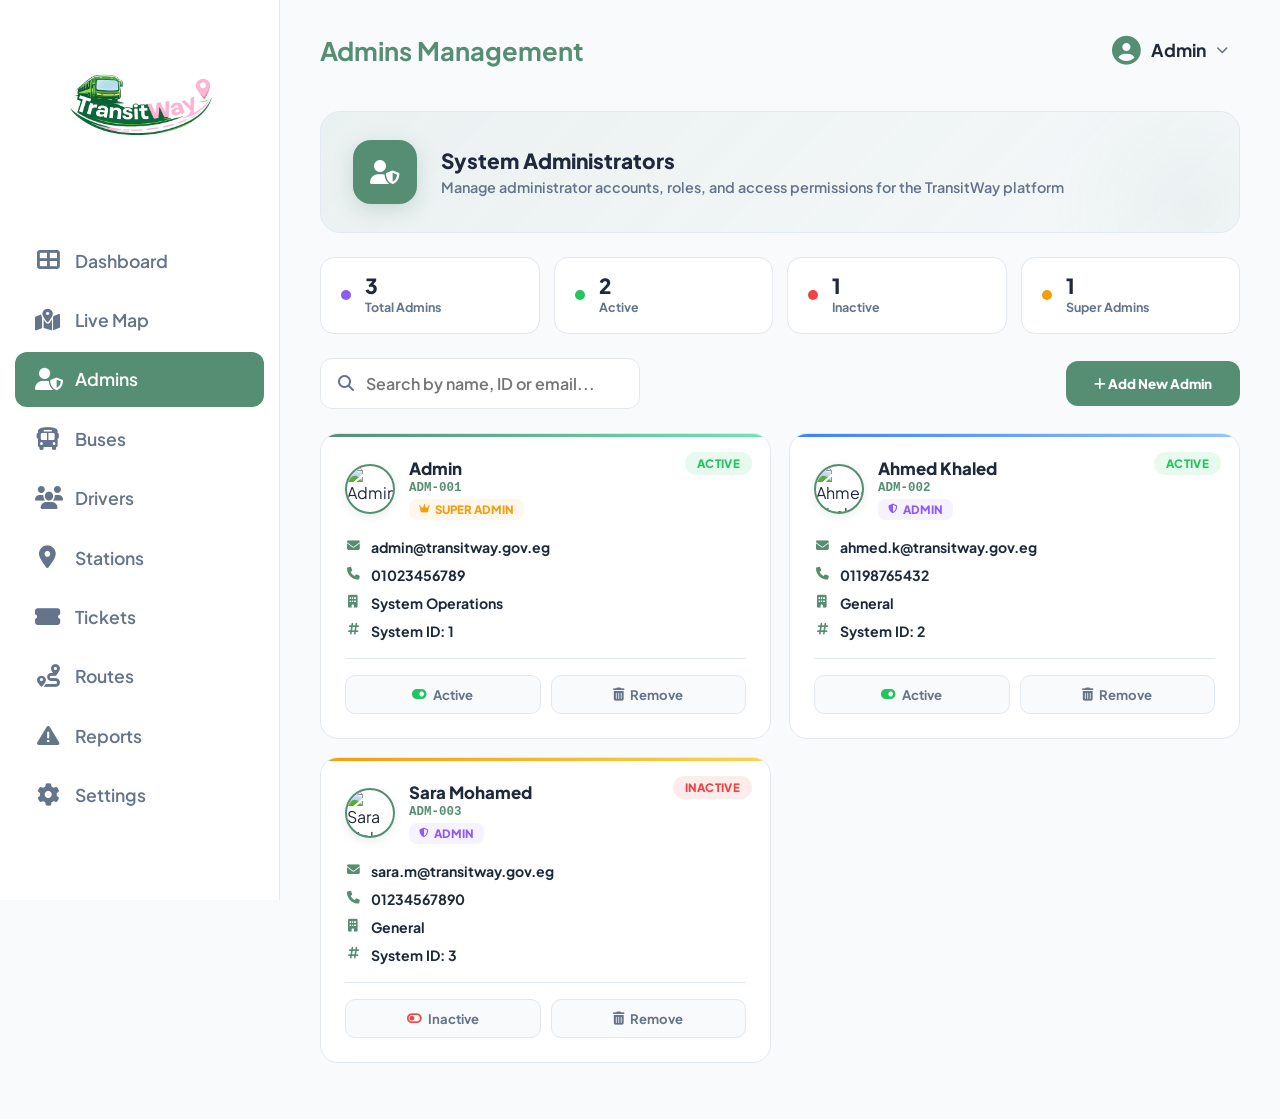
==== admins.html @ 021918a5 "Initial project upload" ====
<!DOCTYPE html>
<html lang="en">
<head>
    <meta charset="UTF-8">
    <meta name="viewport" content="width=device-width, initial-scale=1.0">
    <title>TransitWay - Admins Management</title>
    <link rel="stylesheet" href="https://cdnjs.cloudflare.com/ajax/libs/font-awesome/6.4.0/css/all.min.css">
    <link rel="stylesheet" href="dashboard-style.css">
    <script src="https://cdn.jsdelivr.net/npm/sweetalert2@11"></script>
    <script src="i18n.js?v=1.1"></script>

    <style>
        /* ═══════════════════════════════════════
           🛡️ Admins Page — Premium Styles
           ═══════════════════════════════════════ */
        .admins-hero {
            display: flex;
            align-items: center;
            gap: 24px;
            padding: 28px 32px;
            background: linear-gradient(135deg, rgba(86,142,116,0.08) 0%, rgba(86,142,116,0.02) 100%);
            border-radius: 20px;
            border: 1px solid var(--border-color);
            margin-bottom: 24px;
            position: relative;
            overflow: hidden;
        }
        .admins-hero::before {
            content: '';
            position: absolute;
            top: -40%; right: -10%;
            width: 280px; height: 280px;
            background: radial-gradient(circle, rgba(86,142,116,0.06) 0%, transparent 70%);
            border-radius: 50%;
        }
        .admins-hero-icon {
            width: 64px; height: 64px;
            border-radius: 18px;
            background: var(--primary-color);
            color: white;
            display: flex; align-items: center; justify-content: center;
            font-size: 1.5rem;
            box-shadow: 0 6px 20px rgba(86,142,116,0.25);
            flex-shrink: 0;
        }
        .admins-hero-text h2 {
            font-size: 1.3rem; font-weight: 800;
            color: var(--text-main); margin: 0 0 4px;
        }
        .admins-hero-text p {
            color: var(--text-muted); font-weight: 600;
            font-size: 0.9rem; margin: 0;
        }

        /* Admin Stats */
        .admin-stats-bar {
            display: grid;
            grid-template-columns: repeat(auto-fit, minmax(160px, 1fr));
            gap: 14px;
            margin-bottom: 24px;
        }
        .admin-stat-mini {
            background: var(--bg-card);
            border: 1px solid var(--border-color);
            border-radius: 14px;
            padding: 18px 20px;
            display: flex; align-items: center; gap: 14px;
            transition: all 0.3s ease;
        }
        .admin-stat-mini:hover {
            transform: translateY(-2px);
            box-shadow: 0 4px 15px rgba(0,0,0,0.05);
        }
        .admin-stat-dot {
            width: 10px; height: 10px; border-radius: 50%;
            flex-shrink: 0;
        }
        .admin-stat-mini h4 {
            font-size: 1.3rem; font-weight: 800;
            color: var(--text-main); margin: 0; line-height: 1;
        }
        .admin-stat-mini p {
            font-size: 0.78rem; font-weight: 700;
            color: var(--text-muted); margin: 2px 0 0;
        }

        /* Admin Cards (Grid view) */
        .admin-cards-grid {
            display: grid;
            grid-template-columns: repeat(auto-fill, minmax(300px, 1fr));
            gap: 18px;
            margin-bottom: 24px;
        }
        .admin-card {
            background: var(--bg-card);
            border: 1px solid var(--border-color);
            border-radius: 18px;
            padding: 24px;
            position: relative;
            overflow: hidden;
            transition: all 0.3s ease;
        }
        .admin-card::before {
            content: '';
            position: absolute; top: 0; left: 0;
            width: 100%; height: 3px;
        }
        .admin-card:nth-child(1)::before { background: linear-gradient(90deg, #568e74, #6ee7b7); }
        .admin-card:nth-child(2)::before { background: linear-gradient(90deg, #3b82f6, #93c5fd); }
        .admin-card:nth-child(3)::before { background: linear-gradient(90deg, #f59e0b, #fcd34d); }
        .admin-card:nth-child(4)::before { background: linear-gradient(90deg, #8b5cf6, #c4b5fd); }
        .admin-card:nth-child(5)::before { background: linear-gradient(90deg, #ef4444, #fca5a5); }
        .admin-card:nth-child(n+6)::before { background: linear-gradient(90deg, #06b6d4, #67e8f9); }

        .admin-card:hover {
            transform: translateY(-4px);
            box-shadow: 0 10px 30px rgba(0,0,0,0.08);
            border-color: var(--primary-color);
        }
        .admin-card-header {
            display: flex; align-items: center; gap: 14px;
            margin-bottom: 18px;
        }
        .admin-card-avatar {
            width: 50px; height: 50px; border-radius: 50%;
            border: 2px solid var(--primary-color);
            box-shadow: 0 3px 10px rgba(86,142,116,0.15);
            object-fit: cover;
        }
        .admin-card-name {
            font-size: 1.05rem; font-weight: 800;
            color: var(--text-main); margin: 0 0 2px;
        }
        .admin-card-id {
            font-size: 0.78rem; font-weight: 700;
            color: var(--primary-color); font-family: monospace;
        }
        .admin-card-status {
            position: absolute; top: 18px; right: 18px;
            padding: 4px 12px; border-radius: 20px;
            font-size: 0.72rem; font-weight: 800;
            text-transform: uppercase; letter-spacing: 0.3px;
        }
        .admin-card-status.active { background: rgba(34,197,94,0.1); color: #22c55e; }
        .admin-card-status.inactive { background: rgba(239,68,68,0.1); color: #ef4444; }

        .admin-card-details {
            display: flex; flex-direction: column; gap: 10px;
            margin-bottom: 18px;
        }
        .admin-card-detail {
            display: flex; align-items: center; gap: 10px;
            font-size: 0.88rem; font-weight: 600;
            color: var(--text-muted);
        }
        .admin-card-detail i {
            width: 16px; text-align: center;
            color: var(--primary-color); font-size: 0.8rem;
        }
        .admin-card-detail span { color: var(--text-main); font-weight: 700; }

        .admin-card-actions {
            display: flex; gap: 10px;
            padding-top: 16px;
            border-top: 1px solid var(--border-color);
        }
        .admin-action-btn {
            flex: 1;
            display: flex; align-items: center; justify-content: center; gap: 6px;
            padding: 10px;
            border-radius: 10px;
            border: 1.5px solid var(--border-color);
            background: var(--bg-main);
            color: var(--text-muted);
            font-weight: 700; font-size: 0.82rem;
            cursor: pointer;
            transition: all 0.3s ease;
            font-family: 'Plus Jakarta Sans', sans-serif;
        }
        .admin-action-btn:hover {
            border-color: var(--primary-color);
            color: var(--primary-color);
            background: rgba(86,142,116,0.04);
        }
        .admin-action-btn.danger:hover {
            border-color: #ef4444;
            color: #ef4444;
            background: rgba(239,68,68,0.04);
        }
        
        /* Role badge in card */
        .admin-role-badge {
            display: inline-flex; align-items: center; gap: 5px;
            padding: 3px 10px; border-radius: 8px;
            font-size: 0.72rem; font-weight: 800;
            text-transform: uppercase;
            background: rgba(139,92,246,0.08);
            color: #8b5cf6;
            margin-top: 4px;
        }

        @media (max-width: 768px) {
            .admin-cards-grid { grid-template-columns: 1fr; }
            .admins-hero { flex-direction: column; text-align: center; }
        }
    </style>
    <script src="user-dropdown.js"></script>
</head>
<body>

    <div class="dashboard-wrapper">
        <aside class="sidebar">
            <div class="side-logo">
                <img src="11fc662484192f59b3906d1d5669228f9f707453.png" alt="TransitWay Logo">
            </div>
            <nav class="side-nav">
                <a href="dashboard.html" data-i18n="dashboard"><i class="fas fa-th-large"></i> Dashboard</a>
                <a href="map.html" data-i18n="live_map"><i class="fas fa-map-marked-alt"></i> Live Map</a>
                <a href="admins.html" class="active" data-i18n="admins"><i class="fas fa-user-shield"></i> Admins</a>
                <a href="buses.html" data-i18n="buses"><i class="fas fa-bus"></i> Buses</a>
                <a href="drivers.html" data-i18n="drivers"><i class="fas fa-users"></i> Drivers</a>
                <a href="stations.html" data-i18n="stations"><i class="fas fa-map-marker-alt"></i> Stations</a>
                <a href="tickets.html" data-i18n="tickets"><i class="fas fa-ticket-alt"></i> Tickets</a>
                <a href="routes.html" data-i18n="routes"><i class="fas fa-route"></i> Routes</a>
                <a href="reports.html" data-i18n="reports"><i class="fas fa-exclamation-triangle"></i> Reports</a>
                <a href="settings.html" data-i18n="settings"><i class="fas fa-cog"></i> Settings</a>
            </nav>
        </aside>

        <main class="main-content">
            <header class="top-bar">
                <h2 class="path-title">Admins Management</h2>
                <div class="top-controls">
                    <div class="user-info">
                        <i class="fas fa-user-circle"></i>
                        <span id="topBarName">Loading...</span>
                        <i class="fas fa-chevron-down arrow-icon"></i>
                    </div>
                </div>
            </header>

            <!-- Hero Banner -->
            <div class="admins-hero">
                <div class="admins-hero-icon"><i class="fas fa-user-shield"></i></div>
                <div class="admins-hero-text">
                    <h2>System Administrators</h2>
                    <p>Manage administrator accounts, roles, and access permissions for the TransitWay platform</p>
                </div>
            </div>

            <!-- Stats Bar -->
            <div class="admin-stats-bar">
                <div class="admin-stat-mini">
                    <div class="admin-stat-dot" style="background:#8b5cf6;"></div>
                    <div>
                        <h4 id="admStatTotal">0</h4>
                        <p>Total Admins</p>
                    </div>
                </div>
                <div class="admin-stat-mini">
                    <div class="admin-stat-dot" style="background:#22c55e;"></div>
                    <div>
                        <h4 id="admStatActive">0</h4>
                        <p>Active</p>
                    </div>
                </div>
                <div class="admin-stat-mini">
                    <div class="admin-stat-dot" style="background:#ef4444;"></div>
                    <div>
                        <h4 id="admStatInactive">0</h4>
                        <p>Inactive</p>
                    </div>
                </div>
                <div class="admin-stat-mini">
                    <div class="admin-stat-dot" style="background:#f59e0b;"></div>
                    <div>
                        <h4 id="admStatSuper">0</h4>
                        <p>Super Admins</p>
                    </div>
                </div>
            </div>

            <!-- Actions -->
            <div class="actions-bar" style="display:flex; justify-content:space-between; align-items:center; margin-bottom:24px;">
                <div class="search-box">
                    <i class="fas fa-search"></i>
                    <input type="text" id="adminSearchInput" placeholder="Search by name, ID or email...">
                </div>
                <button class="btn-primary" id="openModalBtn">
                    <i class="fas fa-plus"></i> Add New Admin
                </button>
            </div>

            <!-- Admin Cards Grid -->
            <div class="admin-cards-grid" id="adminCardsGrid">
                <!-- Populated by JS -->
            </div>
        </main>
    </div>

    <!-- Add Admin Modal -->
    <div class="modal-overlay" id="adminModal">
        <div class="modal-card">
            <h2>Add New Admin</h2>
            <p style="color: var(--text-muted); margin-bottom: 20px; font-size: 14px;">Fill in the details to create a new administrator account.</p>
            <form id="addAdminForm">
                <div class="modal-input"><input type="text" placeholder="Full Name" required></div>
                <div class="modal-input"><input type="email" placeholder="Email Address" required></div>
                <div class="modal-input"><input type="tel" placeholder="Phone Number" required></div>
                <div class="modal-input"><input type="password" placeholder="Create Password" required></div>
                <div class="modal-actions">
                    <button type="submit" class="btn-primary" style="flex: 1;">Add Admin</button>
                    <button type="button" class="btn-cancel" id="closeModalBtn">Cancel</button>
                </div>
            </form>
        </div>
    </div>

    <script src="admins-logic.js?v=2.0"></script>
</body>
</html>
---- dashboard-style.css ----
@import url('https://fonts.googleapis.com/css2?family=Plus+Jakarta+Sans:wght@400;600;700;800&display=swap');

/* === ألوان النظام (اللايت والدارك) === */
:root {
    --bg-main: #f8fafc;
    --bg-sidebar: #ffffff;
    --bg-card: #ffffff;
    --text-main: #1e293b;
    --text-muted: #64748b;
    --primary-color: #568e74; /* لون الترانزيت الأخضر */
    --border-color: #e2e8f0;
    --card-border: #568e74;
}

[data-theme="dark"] {
    --bg-main: #0f172a;
    --bg-sidebar: #1e293b;
    --bg-card: #1e293b;
    --text-main: #f8fafc;
    --text-muted: #94a3b8;
    --primary-color: #6ee7b7;
    --border-color: #334155;
    --card-border: #6ee7b7;
}

* { margin: 0; padding: 0; box-sizing: border-box; font-family: 'Plus Jakarta Sans', sans-serif; transition: background-color 0.3s, color 0.3s; }

body { background-color: var(--bg-main); color: var(--text-main); overflow-x: hidden; }

.dashboard-wrapper { display: flex; min-height: 100vh; }

/* === السايد بار (كبير وعريض) === */
.sidebar {
    width: 280px; /* عرض كبير */
    background-color: var(--bg-sidebar);
    border-right: 1px solid var(--border-color);
    display: flex;
    flex-direction: column;
    padding: 30px 0;
    position: sticky;
    top: 0;
    height: 100vh;
}

.side-logo { text-align: center; margin-bottom: 40px; padding: 0 20px; }
.side-logo img { width: 600px; /* لوجو كبير */ max-width: 100%; }

.side-nav { display: flex; flex-direction: column; padding: 0 15px; flex: 1; }
.side-nav a {
    display: flex; align-items: center; gap: 15px;
    padding: 16px 20px; color: var(--text-muted);
    text-decoration: none; font-size: 1.1rem; /* خط كبير */
    font-weight: 600; border-radius: 12px; margin-bottom: 5px;
}
.side-nav a i { font-size: 1.4rem; width: 25px; text-align: center; } /* أيقونات كبيرة */
.side-nav a:hover { color: var(--primary-color); background: rgba(86, 142, 116, 0.05); }
.side-nav a.active { background-color: var(--primary-color); color: #ffffff; }

.logout-section { padding: 0 30px; margin-top: auto; }
.logout-btn { color: #ef4444; text-decoration: none; font-weight: 700; font-size: 1.1rem; display: flex; gap: 15px; }

/* === المحتوى الرئيسي === */
.main-content { flex: 1; padding: 30px 40px; }

.top-bar { display: flex; justify-content: space-between; align-items: center; margin-bottom: 40px; }
.path-title { font-size: 1.6rem; color: var(--primary-color); font-weight: 700; }

.top-controls { display: flex; align-items: center; gap: 20px; }
.theme-btn { background: none; border: none; font-size: 1.5rem; color: var(--text-main); cursor: pointer; }

/* User Info with Dropdown */
.user-info {
    display: flex; align-items: center; gap: 10px;
    font-weight: 700; font-size: 1.1rem; color: var(--text-main);
    cursor: pointer; position: relative; padding: 6px 12px;
    border-radius: 12px; transition: all 0.3s ease;
}
.user-info:hover { background: rgba(86,142,116,0.06); }
.user-info .fa-user-circle { font-size: 1.8rem; color: var(--primary-color); }
.arrow-icon { font-size: 0.75rem; color: var(--text-muted); transition: transform 0.3s ease; }
.user-info.open .arrow-icon { transform: rotate(180deg); }

.user-dropdown {
    position: absolute; top: calc(100% + 8px); right: 0;
    width: 260px; background: var(--bg-card);
    border: 1px solid var(--border-color);
    border-radius: 16px; padding: 8px;
    box-shadow: 0 12px 40px rgba(0,0,0,0.12);
    opacity: 0; visibility: hidden;
    transform: translateY(-10px);
    transition: all 0.25s ease; z-index: 2000;
}
.user-dropdown.show { opacity: 1; visibility: visible; transform: translateY(0); }

.ud-header {
    display: flex; align-items: center; gap: 12px;
    padding: 14px 12px; border-bottom: 1px solid var(--border-color);
    margin-bottom: 6px;
}
.ud-avatar {
    width: 40px; height: 40px; border-radius: 50%;
    border: 2px solid var(--primary-color);
}
.ud-name { font-size: 0.95rem; font-weight: 800; color: var(--text-main); margin: 0; }
.ud-role { font-size: 0.75rem; font-weight: 700; color: var(--text-muted); margin: 0; }

.ud-item {
    display: flex; align-items: center; gap: 12px;
    padding: 11px 14px; border-radius: 10px;
    color: var(--text-main); font-weight: 700; font-size: 0.88rem;
    text-decoration: none; transition: all 0.2s ease; cursor: pointer;
}
.ud-item:hover { background: rgba(86,142,116,0.06); color: var(--primary-color); }
.ud-item i { width: 18px; text-align: center; font-size: 0.9rem; color: var(--primary-color); }

.ud-divider { height: 1px; background: var(--border-color); margin: 6px 0; }

.ud-item.danger { color: #ef4444; }
.ud-item.danger:hover { background: rgba(239,68,68,0.06); }
.ud-item.danger i { color: #ef4444; }

/* === منطقة الترحيب وكروت الإحصائيات === */
.welcome-section h1 { font-size: 2.2rem; margin-bottom: 30px; font-weight: 800; }

/* ================================================
   🗓️ Calendar & Period Filter Section
   ================================================ */
.date-filter-section {
    display: flex;
    justify-content: space-between;
    align-items: center;
    gap: 20px;
    margin-bottom: 30px;
    background: var(--bg-card);
    padding: 18px 25px;
    border-radius: 16px;
    border: 1px solid var(--border-color);
    flex-wrap: wrap;
}

.date-filter-left {
    display: flex;
    align-items: center;
    gap: 18px;
    flex-wrap: wrap;
}

.calendar-input-wrapper {
    position: relative;
    display: flex;
    align-items: center;
}

.calendar-input-wrapper i {
    position: absolute;
    left: 14px;
    color: var(--primary-color);
    font-size: 1.1rem;
    pointer-events: none;
    z-index: 1;
}

.calendar-input-wrapper input[type="date"] {
    padding: 12px 18px 12px 42px;
    border-radius: 12px;
    border: 2px solid var(--border-color);
    background: var(--bg-main);
    color: var(--text-main);
    font-weight: 700;
    font-size: 0.95rem;
    font-family: 'Plus Jakarta Sans', sans-serif;
    cursor: pointer;
    outline: none;
    transition: all 0.3s ease;
    min-width: 200px;
}

.calendar-input-wrapper input[type="date"]:focus {
    border-color: var(--primary-color);
    box-shadow: 0 0 0 4px rgba(86, 142, 116, 0.12);
}

.calendar-input-wrapper input[type="date"]::-webkit-calendar-picker-indicator {
    cursor: pointer;
    opacity: 0.6;
    filter: var(--text-main);
}

[data-theme="dark"] .calendar-input-wrapper input[type="date"]::-webkit-calendar-picker-indicator {
    filter: invert(1);
}

/* Period tabs */
.period-tabs {
    display: flex;
    gap: 6px;
    background: var(--bg-main);
    padding: 5px;
    border-radius: 14px;
    border: 1px solid var(--border-color);
}

.period-tab {
    display: flex;
    align-items: center;
    gap: 7px;
    padding: 10px 18px;
    border: none;
    background: transparent;
    color: var(--text-muted);
    font-weight: 700;
    font-size: 0.88rem;
    border-radius: 10px;
    cursor: pointer;
    font-family: 'Plus Jakarta Sans', sans-serif;
    transition: all 0.3s ease;
    white-space: nowrap;
}

.period-tab:hover {
    background: rgba(86, 142, 116, 0.08);
    color: var(--primary-color);
}

.period-tab.active {
    background: var(--primary-color);
    color: #fff;
    box-shadow: 0 4px 12px rgba(86, 142, 116, 0.3);
}

.period-tab i {
    font-size: 0.9rem;
}

.date-filter-right {
    display: flex;
    align-items: center;
}

.date-range-label {
    font-weight: 800;
    font-size: 1rem;
    color: var(--text-main);
    background: var(--bg-main);
    padding: 10px 20px;
    border-radius: 12px;
    border: 1px solid var(--border-color);
    white-space: nowrap;
}


/* ================================================
   📊 Enhanced Stats Grid — 6 cards with icons
   ================================================ */
.stats-grid {
    display: grid;
    grid-template-columns: repeat(auto-fit, minmax(200px, 1fr));
    gap: 18px;
    margin-bottom: 30px;
}

.stat-card {
    background-color: var(--bg-card);
    border: 1px solid var(--border-color);
    border-radius: 16px;
    padding: 22px 20px;
    display: flex;
    align-items: center;
    gap: 16px;
    box-shadow: 0 2px 8px rgba(0,0,0,0.03);
    transition: all 0.3s ease;
    position: relative;
    overflow: hidden;
}

.stat-card::before {
    content: '';
    position: absolute;
    top: 0;
    left: 0;
    height: 100%;
    width: 4px;
    border-radius: 16px 0 0 16px;
    transition: background 0.3s;
}

.stat-tickets::before { background: #568e74; }
.stat-revenue::before { background: #3b82f6; }
.stat-drivers::before { background: #8b5cf6; }
.stat-buses::before { background: #f59e0b; }
.stat-stations::before { background: #ef4444; }

.stat-breakdown {
    display: flex;
    gap: 12px;
    margin-top: 10px;
    padding-top: 8px;
    border-top: 1px solid var(--border-color);
    width: 100%;
    flex-wrap: wrap;
}

.break-item {
    font-size: 0.78rem;
    font-weight: 700;
    color: var(--text-muted);
    display: flex;
    align-items: center;
    gap: 5px;
}

.break-item i {
    font-size: 0.9rem;
}

.stat-card:hover {
    transform: translateY(-4px);
    box-shadow: 0 8px 25px rgba(0,0,0,0.08);
    border-color: var(--primary-color);
}

.stat-icon-wrap {
    width: 52px;
    height: 52px;
    border-radius: 14px;
    display: flex;
    align-items: center;
    justify-content: center;
    font-size: 1.3rem;
    flex-shrink: 0;
}

.tickets-icon { background: rgba(86, 142, 116, 0.1); color: #568e74; }
.revenue-icon { background: rgba(59, 130, 246, 0.1); color: #3b82f6; }
.drivers-icon { background: rgba(139, 92, 246, 0.1); color: #8b5cf6; }
.buses-icon { background: rgba(245, 158, 11, 0.1); color: #f59e0b; }
.stations-icon { background: rgba(239, 68, 68, 0.1); color: #ef4444; }
.used-icon { background: rgba(6, 182, 212, 0.1); color: #06b6d4; }

.stat-info { flex: 1; }

.stat-info h3 {
    font-size: 1.75rem;
    margin-bottom: 4px;
    color: var(--text-main);
    font-weight: 800;
    line-height: 1;
}

.stat-info p {
    color: var(--text-muted);
    font-weight: 700;
    font-size: 0.88rem;
    margin: 0;
}

/* Loader for stats */
.stat-loader {
    display: inline-block;
    width: 20px;
    height: 20px;
    border: 3px solid var(--border-color);
    border-top-color: var(--primary-color);
    border-radius: 50%;
    animation: spin 0.8s linear infinite;
}

@keyframes spin {
    to { transform: rotate(360deg); }
}


/* ================================================
   📈 Chart Container — Enhanced
   ================================================ */
.chart-container {
    background-color: var(--bg-card);
    padding: 28px 30px;
    border-radius: 16px;
    border: 1px solid var(--border-color);
    margin-bottom: 30px;
}

.chart-header {
    display: flex;
    justify-content: space-between;
    align-items: flex-start;
    margin-bottom: 20px;
    flex-wrap: wrap;
    gap: 15px;
}

.chart-title {
    font-size: 1.2rem;
    font-weight: 800;
    color: var(--text-main);
    margin-bottom: 5px;
}

.chart-subtitle {
    font-size: 0.88rem;
    color: var(--text-muted);
    font-weight: 600;
}

.chart-legend-custom {
    display: flex;
    align-items: center;
    gap: 20px;
    flex-wrap: wrap;
}

.legend-item {
    display: flex;
    align-items: center;
    gap: 8px;
    font-size: 0.88rem;
    font-weight: 700;
    color: var(--text-muted);
}

.legend-dot {
    width: 12px;
    height: 12px;
    border-radius: 50%;
    display: inline-block;
}


/* ================================================
   🎟️ Recent Tickets Section
   ================================================ */
.recent-tickets-section {
    background: var(--bg-card);
    padding: 25px 28px;
    border-radius: 16px;
    border: 1px solid var(--border-color);
    margin-bottom: 30px;
}

.recent-header {
    display: flex;
    justify-content: space-between;
    align-items: center;
    margin-bottom: 20px;
}

.recent-header h3 {
    font-size: 1.15rem;
    font-weight: 800;
    color: var(--text-main);
    display: flex;
    align-items: center;
    gap: 10px;
}

.recent-header h3 i {
    color: var(--primary-color);
}

.view-all-link {
    color: var(--primary-color);
    text-decoration: none;
    font-weight: 800;
    font-size: 0.9rem;
    display: flex;
    align-items: center;
    gap: 6px;
    transition: 0.3s;
}

.view-all-link:hover {
    gap: 10px;
    filter: brightness(1.2);
}

.recent-tickets-table-wrap {
    overflow-x: auto;
}

/* Ticket badges */
.ticket-badge {
    padding: 5px 14px;
    border-radius: 20px;
    font-size: 0.8rem;
    font-weight: 800;
    text-transform: uppercase;
    letter-spacing: 0.3px;
}

.badge-valid { background: rgba(34, 197, 94, 0.1); color: #22c55e; }
.badge-used { background: rgba(100, 116, 139, 0.1); color: #64748b; }
.badge-expired { background: rgba(245, 158, 11, 0.1); color: #f59e0b; }
.badge-canceled { background: rgba(239, 68, 68, 0.1); color: #ef4444; }

.route-badge {
    background: rgba(86, 142, 116, 0.1);
    color: var(--primary-color);
    padding: 5px 12px;
    border-radius: 8px;
    font-weight: 800;
    font-size: 0.82rem;
    border: 1px solid rgba(86, 142, 116, 0.2);
}


/* ================================================
   === منطقة البحث والأزرار ===
   ================================================ */
.actions-bar { display: flex; justify-content: space-between; align-items: center; margin-bottom: 30px; }
.search-box { position: relative; }
.search-box i { position: absolute; left: 18px; top: 50%; transform: translateY(-50%); color: var(--text-muted); }
.search-box input { 
    padding: 14px 20px 14px 45px; border-radius: 12px; 
    border: 1px solid var(--border-color); background: var(--bg-card); 
    color: var(--text-main); width: 320px; outline: none; font-size: 1rem; font-weight: 600;
}
.search-box input:focus { border-color: var(--primary-color); box-shadow: 0 0 0 3px rgba(86, 142, 116, 0.1); }

.btn-primary { 
    background: var(--primary-color); color: #fff; border: none; 
    padding: 14px 28px; border-radius: 12px; font-weight: 800; cursor: pointer; transition: 0.3s; 
}
.btn-primary:hover { filter: brightness(1.1); transform: translateY(-2px); box-shadow: 0 5px 15px rgba(86, 142, 116, 0.2); }

/* === تصميم الجدول (بيقلب لايت/دارك) === */
.table-container { background: var(--bg-card); border-radius: 16px; border: 1px solid var(--border-color); padding: 25px; overflow-x: auto; }
.data-table { width: 100%; border-collapse: collapse; text-align: left; }
.data-table th { padding: 15px; color: var(--text-muted); border-bottom: 2px solid var(--border-color); font-weight: 800; text-transform: uppercase; font-size: 0.85rem; letter-spacing: 0.5px; }
.data-table td { padding: 18px 15px; color: var(--text-main); border-bottom: 1px solid var(--border-color); font-weight: 600; font-size: 0.95rem; }
.data-table tr:hover { background: rgba(86, 142, 116, 0.05); }

.status { padding: 6px 14px; border-radius: 20px; font-size: 0.85rem; font-weight: 800; text-transform: uppercase; }
.status.active { background: rgba(34, 197, 94, 0.1); color: #22c55e; }
.status.inactive { background: rgba(239, 68, 68, 0.1); color: #ef4444; }

/* === تصميم المودال للدارك مود === */
.modal-overlay { position: fixed; top: 0; left: 0; width: 100%; height: 100%; background: rgba(0,0,0,0.6); backdrop-filter: blur(5px); display: flex; justify-content: center; align-items: center; z-index: 2000; opacity: 0; visibility: hidden; transition: 0.3s; }
.modal-overlay.active { opacity: 1; visibility: visible; }
.modal-card { background: var(--bg-card); padding: 35px; border-radius: 20px; width: 450px; transform: translateY(-30px); transition: 0.4s cubic-bezier(0.175, 0.885, 0.32, 1.275); border: 1px solid var(--border-color); }
.modal-overlay.active .modal-card { transform: translateY(0); }
.modal-card h2 { color: var(--text-main); margin-bottom: 10px; font-weight: 800; }
.modal-input input { width: 100%; padding: 14px; border-radius: 12px; border: 1px solid var(--border-color); background: var(--bg-main); color: var(--text-main); margin-bottom: 15px; outline: none; font-weight: 600; }
.modal-input input:focus { border-color: var(--primary-color); }
.modal-actions { display: flex; gap: 15px; margin-top: 25px; }
.btn-cancel { background: transparent; border: 2px solid var(--border-color); color: var(--text-main); padding: 12px 25px; border-radius: 12px; font-weight: 800; cursor: pointer; flex: 1; transition: 0.3s; }
.btn-cancel:hover { background: var(--border-color); }

/* === Responsive adjustments === */
@media (max-width: 1024px) {
    .dashboard-wrapper { flex-direction: column; }
    .sidebar { width: 100%; height: auto; position: static; flex-direction: row; padding: 15px; align-items: center; border-right: none; border-bottom: 1px solid var(--border-color); overflow-x: auto; }
    .side-logo { margin-bottom: 0; margin-right: 20px; }
    .side-logo img { width: 150px; }
    .side-nav { flex-direction: row; gap: 10px; padding: 0; }
    .side-nav a { margin-bottom: 0; white-space: nowrap; }
    .logout-section { display: none; }
    .main-content { padding: 20px 15px; }
    .stats-grid { grid-template-columns: repeat(2, 1fr); }
    .secondary-charts-grid { grid-template-columns: 1fr !important; }
    .actions-bar { flex-direction: column; align-items: stretch; gap: 15px; }
    .date-filter-section { flex-direction: column; align-items: stretch; }
    .period-tabs { overflow-x: auto; }
}

@media (max-width: 768px) {
    .top-bar { flex-direction: column; align-items: flex-start; gap: 15px; }
    .search-box input { width: 100%; }
    .form-grid { grid-template-columns: 1fr; }
    .map-search-panel { flex-direction: column; align-items: stretch; width: 95%; }
    .stats-grid { grid-template-columns: 1fr; }
    .period-tab span { display: none; }
    .period-tab { padding: 10px 14px; }
    .date-range-label { font-size: 0.85rem; padding: 8px 14px; }
}

@media (max-width: 480px) {
    .main-content { padding: 15px 10px; }
    .stat-info h3 { font-size: 1.4rem; }
    .stat-icon-wrap { width: 42px; height: 42px; font-size: 1.1rem; }
    .chart-container { padding: 18px 15px; }
    .recent-tickets-section { padding: 18px 15px; }
}
/* === Secondary Analytics Grid === */
.secondary-analytics {
    display: grid;
    grid-template-columns: repeat(2, 1fr);
    gap: 24px;
    margin-bottom: 30px;
}

.status-card {
    background-color: var(--bg-card);
    border: 1px solid var(--border-color);
    border-radius: 16px;
    padding: 24px;
    box-shadow: 0 4px 12px rgba(0,0,0,0.06);
    display: flex;
    flex-direction: column;
    align-items: center;
    min-height: 440px;
    transition: transform 0.3s ease;
}

.status-card:hover {
    transform: translateY(-5px);
}

.status-header {
    width: 100%;
    margin-bottom: 20px;
    text-align: center;
}

.status-header h3 {
    font-size: 1.1rem;
    font-weight: 700;
    display: flex;
    align-items: center;
    justify-content: center;
    gap: 10px;
    margin-bottom: 4px;
}

.status-total {
    font-size: 1.2rem;
    color: var(--primary-color);
    font-weight: 800;
    margin-top: 2px;
}

.status-chart-wrap {
    width: 100%;
    height: 220px;
    position: relative;
    margin-bottom: 25px;
}

/* Legend inside status cards */
.status-legend-box {
    display: flex;
    flex-wrap: wrap;
    justify-content: center;
    gap: 12px;
    width: 100%;
}

.status-legend-item {
    display: flex;
    align-items: center;
    gap: 6px;
    font-size: 0.85rem;
    font-weight: 700;
    color: var(--text-muted);
}

.status-legend-dot {
    width: 10px;
    height: 10px;
    border-radius: 50%;
}

@media (max-width: 1024px) {
    .secondary-analytics {
        grid-template-columns: 1fr;
    }
}
/* === Professional Data Tables Enhancement === */
.data-table {
    width: 100%;
    border-collapse: separate;
    border-spacing: 0 8px; /* Spacing between rows */
}

.data-table tr {
    transition: all 0.3s ease;
    background: var(--bg-card);
}

.data-table tbody tr:hover {
    transform: translateX(10px);
    box-shadow: 0 5px 15px rgba(0,0,0,0.05);
}

.data-table td {
    background: var(--bg-card);
    border-top: 1px solid var(--border-color);
    border-bottom: 1px solid var(--border-color);
}

.data-table td:first-child {
    border-left: 1px solid var(--border-color);
    border-radius: 12px 0 0 12px;
}

.data-table td:last-child {
    border-right: 1px solid var(--border-color);
    border-radius: 0 12px 12px 0;
}

/* Route Badges */
.route-number-badge {
    background: var(--primary-color);
    color: #ffffff;
    padding: 6px 14px;
    border-radius: 8px;
    font-weight: 800;
    font-size: 0.9rem;
    display: inline-block;
    box-shadow: 0 4px 10px rgba(86, 142, 116, 0.2);
}

/* Station Pills */
.station-pills-wrap {
    display: flex;
    flex-wrap: wrap;
    gap: 6px;
    max-width: 400px;
}

.station-pill {
    background: rgba(148, 163, 184, 0.1);
    color: var(--text-main);
    padding: 4px 10px;
    border-radius: 6px;
    font-size: 0.75rem;
    font-weight: 700;
    border: 1px solid rgba(148, 163, 184, 0.1);
    transition: all 0.3s ease;
    display: flex;
    align-items: center;
    gap: 4px;
}

.station-pill i {
    font-size: 0.65rem;
    color: var(--primary-color);
}

.station-pill:hover {
    background: var(--primary-color);
    color: #fff;
    transform: scale(1.05);
}

.station-pill:hover i {
    color: #fff;
}

/* Status Pulse Indicator */
.status-pill-wrap {
    display: flex;
    align-items: center;
    justify-content: center;
    gap: 8px;
}

.pulse-dot {
    width: 8px;
    height: 8px;
    border-radius: 50%;
    position: relative;
}

.pulse-dot.active {
    background: #10b981;
}

.pulse-dot.active::after {
    content: '';
    position: absolute;
    width: 100%;
    height: 100%;
    border-radius: 50%;
    background: #10b981;
    animation: status-pulse 1.5s infinite;
}

@keyframes status-pulse {
    0% { transform: scale(1); opacity: 1; }
    100% { transform: scale(3); opacity: 0; }
}

/* ================================================
   🧑‍✈️ Driver Profile Modal — Full Page Premium
   ================================================ */
.driver-profile-overlay {
    position: fixed; top: 0; left: 0; width: 100%; height: 100%;
    background: rgba(0,0,0,0.65);
    backdrop-filter: blur(12px);
    -webkit-backdrop-filter: blur(12px);
    z-index: 3000;
    display: flex; justify-content: center; align-items: center;
    opacity: 0; visibility: hidden;
    transition: all 0.4s cubic-bezier(0.4, 0, 0.2, 1);
}
.driver-profile-overlay.active {
    opacity: 1; visibility: visible;
}

.driver-profile-panel {
    background: var(--bg-card);
    border: 1px solid var(--border-color);
    border-radius: 24px;
    width: 92%; max-width: 960px;
    max-height: 90vh;
    overflow-y: auto;
    padding: 0;
    transform: translateY(40px) scale(0.96);
    transition: all 0.5s cubic-bezier(0.34, 1.56, 0.64, 1);
    box-shadow: 0 25px 80px rgba(0,0,0,0.25);
}
.driver-profile-overlay.active .driver-profile-panel {
    transform: translateY(0) scale(1);
}

/* Scrollbar */
.driver-profile-panel::-webkit-scrollbar { width: 6px; }
.driver-profile-panel::-webkit-scrollbar-track { background: transparent; }
.driver-profile-panel::-webkit-scrollbar-thumb { background: var(--border-color); border-radius: 10px; }

/* Profile Header */
.dp-header {
    display: flex; align-items: center; gap: 22px;
    padding: 30px 35px 24px;
    border-bottom: 1px solid var(--border-color);
    position: relative;
}
.dp-header-avatar {
    width: 72px; height: 72px; border-radius: 50%;
    border: 3px solid var(--primary-color);
    box-shadow: 0 4px 15px rgba(86,142,116,0.25);
    object-fit: cover;
}
.dp-header-info { flex: 1; }
.dp-header-info h2 {
    font-size: 1.5rem; font-weight: 800;
    color: var(--text-main); margin: 0 0 4px;
}
.dp-header-info .dp-header-meta {
    display: flex; align-items: center; gap: 12px; flex-wrap: wrap;
    color: var(--text-muted); font-size: 0.88rem; font-weight: 600;
}
.dp-header-info .dp-header-meta span {
    display: flex; align-items: center; gap: 5px;
}
.dp-header-badge {
    padding: 5px 14px; border-radius: 20px;
    font-size: 0.78rem; font-weight: 800;
    text-transform: uppercase; letter-spacing: 0.3px;
}
.dp-badge-active { background: rgba(34,197,94,0.1); color: #22c55e; }
.dp-badge-inactive { background: rgba(239,68,68,0.1); color: #ef4444; }

.dp-close-btn {
    position: absolute; top: 20px; right: 25px;
    background: var(--bg-main); border: 1px solid var(--border-color);
    color: var(--text-muted); width: 38px; height: 38px;
    border-radius: 10px; display: flex; align-items: center; justify-content: center;
    font-size: 1.1rem; cursor: pointer;
    transition: all 0.3s ease;
}
.dp-close-btn:hover {
    color: #ef4444; border-color: #ef4444;
    background: rgba(239,68,68,0.06);
    transform: rotate(90deg);
}

/* Body content */
.dp-body { padding: 28px 35px 35px; }

/* Stats Grid */
.dp-stats-grid {
    display: grid;
    grid-template-columns: repeat(4, 1fr);
    gap: 16px;
    margin-bottom: 28px;
}
.dp-stat-card {
    background: var(--bg-main);
    border: 1px solid var(--border-color);
    border-radius: 16px;
    padding: 20px 18px;
    text-align: center;
    position: relative;
    overflow: hidden;
    transition: all 0.3s ease;
}
.dp-stat-card::before {
    content: '';
    position: absolute; top: 0; left: 0;
    width: 100%; height: 3px;
    border-radius: 16px 16px 0 0;
}
.dp-stat-card:nth-child(1)::before { background: linear-gradient(90deg, #568e74, #6ee7b7); }
.dp-stat-card:nth-child(2)::before { background: linear-gradient(90deg, #3b82f6, #93c5fd); }
.dp-stat-card:nth-child(3)::before { background: linear-gradient(90deg, #f59e0b, #fcd34d); }
.dp-stat-card:nth-child(4)::before { background: linear-gradient(90deg, #8b5cf6, #c4b5fd); }

.dp-stat-card:hover {
    transform: translateY(-4px);
    box-shadow: 0 8px 25px rgba(0,0,0,0.08);
    border-color: var(--primary-color);
}

.dp-stat-icon {
    width: 44px; height: 44px; border-radius: 12px;
    display: flex; align-items: center; justify-content: center;
    font-size: 1.15rem; margin: 0 auto 12px;
}
.dp-stat-card:nth-child(1) .dp-stat-icon { background: rgba(86,142,116,0.1); color: #568e74; }
.dp-stat-card:nth-child(2) .dp-stat-icon { background: rgba(59,130,246,0.1); color: #3b82f6; }
.dp-stat-card:nth-child(3) .dp-stat-icon { background: rgba(245,158,11,0.1); color: #f59e0b; }
.dp-stat-card:nth-child(4) .dp-stat-icon { background: rgba(139,92,246,0.1); color: #8b5cf6; }

.dp-stat-value {
    font-size: 1.6rem; font-weight: 800;
    color: var(--text-main); margin-bottom: 4px;
    line-height: 1;
}
.dp-stat-label {
    font-size: 0.8rem; font-weight: 700;
    color: var(--text-muted); text-transform: uppercase;
    letter-spacing: 0.4px;
}

/* Charts Section */
.dp-charts-row {
    display: grid;
    grid-template-columns: 1.6fr 1fr;
    gap: 20px;
    margin-bottom: 28px;
}
.dp-chart-box {
    background: var(--bg-main);
    border: 1px solid var(--border-color);
    border-radius: 16px;
    padding: 22px;
}
.dp-chart-box h4 {
    font-size: 1rem; font-weight: 800;
    color: var(--text-main); margin: 0 0 16px;
    display: flex; align-items: center; gap: 8px;
}
.dp-chart-box h4 i { color: var(--primary-color); font-size: 0.9rem; }
.dp-chart-wrap { position: relative; width: 100%; }
.dp-chart-wrap canvas { width: 100% !important; }

/* Trip History Table */
.dp-trips-section {
    background: var(--bg-main);
    border: 1px solid var(--border-color);
    border-radius: 16px;
    padding: 22px;
}
.dp-trips-section h4 {
    font-size: 1rem; font-weight: 800;
    color: var(--text-main); margin: 0 0 16px;
    display: flex; align-items: center; gap: 8px;
}
.dp-trips-section h4 i { color: var(--primary-color); }
.dp-trips-table {
    width: 100%;
    border-collapse: separate;
    border-spacing: 0 6px;
}
.dp-trips-table th {
    padding: 10px 14px;
    color: var(--text-muted); font-weight: 800;
    font-size: 0.78rem; text-transform: uppercase;
    letter-spacing: 0.5px; text-align: left;
    border-bottom: 1px solid var(--border-color);
}
.dp-trips-table td {
    padding: 12px 14px;
    font-weight: 600; font-size: 0.88rem;
    color: var(--text-main);
    background: var(--bg-card);
    border-top: 1px solid var(--border-color);
    border-bottom: 1px solid var(--border-color);
}
.dp-trips-table td:first-child {
    border-left: 1px solid var(--border-color);
    border-radius: 10px 0 0 10px;
}
.dp-trips-table td:last-child {
    border-right: 1px solid var(--border-color);
    border-radius: 0 10px 10px 0;
}
.dp-trip-badge {
    padding: 4px 12px; border-radius: 20px;
    font-size: 0.75rem; font-weight: 800;
    text-transform: uppercase;
}
.dp-trip-completed { background: rgba(34,197,94,0.1); color: #22c55e; }
.dp-trip-ongoing { background: rgba(59,130,246,0.1); color: #3b82f6; }
.dp-trip-delayed { background: rgba(245,158,11,0.1); color: #f59e0b; }

/* Driver Info Grid (inside modal) */
.dp-info-grid {
    display: grid;
    grid-template-columns: repeat(3, 1fr);
    gap: 14px;
    margin-bottom: 28px;
    background: var(--bg-main);
    border: 1px solid var(--border-color);
    border-radius: 16px;
    padding: 22px;
}
.dp-info-item { display: flex; flex-direction: column; gap: 4px; }
.dp-info-item .dp-info-label {
    font-size: 0.75rem; font-weight: 700;
    color: var(--text-muted); text-transform: uppercase;
    letter-spacing: 0.5px;
    display: flex; align-items: center; gap: 6px;
}
.dp-info-item .dp-info-label i { font-size: 0.7rem; color: var(--primary-color); }
.dp-info-item .dp-info-value {
    font-size: 0.95rem; font-weight: 800;
    color: var(--text-main);
}

/* ================================================
   📊 Driver Summary Stats Bar (Drivers Page)
   ================================================ */
.driver-summary-bar {
    display: grid;
    grid-template-columns: repeat(auto-fit, minmax(180px, 1fr));
    gap: 16px;
    margin-bottom: 28px;
}
.driver-summary-card {
    background: var(--bg-card);
    border: 1px solid var(--border-color);
    border-radius: 16px;
    padding: 20px;
    display: flex; align-items: center; gap: 15px;
    transition: all 0.3s ease;
    position: relative;
    overflow: hidden;
}
.driver-summary-card::after {
    content: '';
    position: absolute; bottom: 0; left: 0;
    width: 100%; height: 3px;
}
.driver-summary-card:nth-child(1)::after { background: linear-gradient(90deg, #8b5cf6, #c4b5fd); }
.driver-summary-card:nth-child(2)::after { background: linear-gradient(90deg, #22c55e, #86efac); }
.driver-summary-card:nth-child(3)::after { background: linear-gradient(90deg, #3b82f6, #93c5fd); }
.driver-summary-card:nth-child(4)::after { background: linear-gradient(90deg, #f59e0b, #fcd34d); }

.driver-summary-card:hover {
    transform: translateY(-3px);
    box-shadow: 0 6px 20px rgba(0,0,0,0.06);
}
.driver-summary-icon {
    width: 48px; height: 48px; border-radius: 14px;
    display: flex; align-items: center; justify-content: center;
    font-size: 1.2rem; flex-shrink: 0;
}
.driver-summary-card:nth-child(1) .driver-summary-icon { background: rgba(139,92,246,0.1); color: #8b5cf6; }
.driver-summary-card:nth-child(2) .driver-summary-icon { background: rgba(34,197,94,0.1); color: #22c55e; }
.driver-summary-card:nth-child(3) .driver-summary-icon { background: rgba(59,130,246,0.1); color: #3b82f6; }
.driver-summary-card:nth-child(4) .driver-summary-icon { background: rgba(245,158,11,0.1); color: #f59e0b; }

.driver-summary-info h4 {
    font-size: 1.5rem; font-weight: 800;
    color: var(--text-main); margin: 0 0 2px; line-height: 1;
}
.driver-summary-info p {
    font-size: 0.82rem; font-weight: 700;
    color: var(--text-muted); margin: 0;
}

/* ================================================
   ⚡ Quick Actions Panel (Dashboard)
   ================================================ */
.quick-actions-section {
    margin-bottom: 30px;
}
.quick-actions-header {
    display: flex; justify-content: space-between;
    align-items: center; margin-bottom: 18px;
}
.quick-actions-header h3 {
    font-size: 1.15rem; font-weight: 800;
    color: var(--text-main);
    display: flex; align-items: center; gap: 10px;
}
.quick-actions-header h3 i { color: var(--primary-color); }

.quick-actions-grid {
    display: grid;
    grid-template-columns: repeat(auto-fit, minmax(150px, 1fr));
    gap: 14px;
}
.qa-card {
    background: var(--bg-card);
    border: 1px solid var(--border-color);
    border-radius: 16px;
    padding: 22px 16px;
    display: flex; flex-direction: column;
    align-items: center; gap: 12px;
    text-decoration: none;
    transition: all 0.35s cubic-bezier(0.4, 0, 0.2, 1);
    cursor: pointer;
    position: relative;
    overflow: hidden;
}
.qa-card::before {
    content: '';
    position: absolute; top: 0; left: 0;
    width: 100%; height: 100%;
    background: radial-gradient(circle at 50% 0%, rgba(86,142,116,0.06) 0%, transparent 70%);
    opacity: 0;
    transition: opacity 0.3s;
}
.qa-card:hover::before { opacity: 1; }
.qa-card:hover {
    transform: translateY(-6px);
    box-shadow: 0 12px 30px rgba(0,0,0,0.08);
    border-color: var(--primary-color);
}

.qa-icon {
    width: 50px; height: 50px; border-radius: 14px;
    display: flex; align-items: center; justify-content: center;
    font-size: 1.3rem;
    transition: all 0.3s ease;
}
.qa-card:hover .qa-icon { transform: scale(1.1); }

.qa-card span {
    font-size: 0.85rem; font-weight: 800;
    color: var(--text-main); text-align: center;
}

/* QA Icon colors */
.qa-icon.qa-driver { background: rgba(139,92,246,0.1); color: #8b5cf6; }
.qa-icon.qa-bus { background: rgba(245,158,11,0.1); color: #f59e0b; }
.qa-icon.qa-map { background: rgba(59,130,246,0.1); color: #3b82f6; }
.qa-icon.qa-report { background: rgba(239,68,68,0.1); color: #ef4444; }
.qa-icon.qa-ticket { background: rgba(86,142,116,0.1); color: #568e74; }
.qa-icon.qa-settings { background: rgba(100,116,139,0.1); color: #64748b; }

/* ================================================
   📝 System Activity Feed (Dashboard)
   ================================================ */
.activity-feed-section {
    background: var(--bg-card);
    border: 1px solid var(--border-color);
    border-radius: 16px;
    padding: 25px 28px;
    margin-bottom: 30px;
}
.activity-feed-header {
    display: flex; justify-content: space-between;
    align-items: center; margin-bottom: 22px;
}
.activity-feed-header h3 {
    font-size: 1.15rem; font-weight: 800;
    color: var(--text-main);
    display: flex; align-items: center; gap: 10px;
}
.activity-feed-header h3 i { color: var(--primary-color); }
.activity-feed-header .af-live-badge {
    display: flex; align-items: center; gap: 6px;
    background: rgba(34,197,94,0.08);
    color: #22c55e; padding: 5px 14px;
    border-radius: 20px; font-size: 0.78rem;
    font-weight: 800; text-transform: uppercase;
}
.af-live-dot {
    width: 7px; height: 7px; border-radius: 50%;
    background: #22c55e; position: relative;
}
.af-live-dot::after {
    content: '';
    position: absolute; width: 100%; height: 100%;
    border-radius: 50%; background: #22c55e;
    animation: status-pulse 1.5s infinite;
}

.activity-list { display: flex; flex-direction: column; gap: 0; }

.activity-item {
    display: flex; align-items: flex-start; gap: 16px;
    padding: 14px 0;
    border-bottom: 1px solid var(--border-color);
    transition: background 0.2s;
}
.activity-item:last-child { border-bottom: none; }
.activity-item:hover { background: rgba(86,142,116,0.02); margin: 0 -10px; padding-left: 10px; padding-right: 10px; border-radius: 10px; }

.activity-dot-wrap {
    display: flex; flex-direction: column;
    align-items: center; gap: 0;
    padding-top: 3px;
}
.activity-dot {
    width: 10px; height: 10px; border-radius: 50%;
    flex-shrink: 0;
}
.activity-dot.dot-bus { background: #f59e0b; }
.activity-dot.dot-driver { background: #8b5cf6; }
.activity-dot.dot-report { background: #ef4444; }
.activity-dot.dot-ticket { background: #568e74; }
.activity-dot.dot-station { background: #3b82f6; }
.activity-dot.dot-admin { background: #64748b; }

.activity-content { flex: 1; min-width: 0; }
.activity-text {
    font-size: 0.9rem; font-weight: 600;
    color: var(--text-main); margin-bottom: 3px;
    line-height: 1.4;
}
.activity-text strong { font-weight: 800; color: var(--primary-color); }
.activity-time {
    font-size: 0.78rem; font-weight: 600;
    color: var(--text-muted);
    display: flex; align-items: center; gap: 5px;
}
.activity-time i { font-size: 0.7rem; }

/* ================================================
   📱 Responsive — New Components
   ================================================ */
@media (max-width: 1024px) {
    .dp-stats-grid { grid-template-columns: repeat(2, 1fr); }
    .dp-charts-row { grid-template-columns: 1fr; }
    .dp-info-grid { grid-template-columns: repeat(2, 1fr); }
    .driver-profile-panel { width: 96%; max-height: 95vh; }
    .dp-header { padding: 22px 24px 18px; }
    .dp-body { padding: 22px 24px 28px; }
}

@media (max-width: 768px) {
    .dp-stats-grid { grid-template-columns: 1fr 1fr; }
    .dp-info-grid { grid-template-columns: 1fr; }
    .driver-summary-bar { grid-template-columns: repeat(2, 1fr); }
    .quick-actions-grid { grid-template-columns: repeat(3, 1fr); }
}

@media (max-width: 480px) {
    .dp-stats-grid { grid-template-columns: 1fr; }
    .dp-header { flex-direction: column; text-align: center; gap: 14px; }
    .dp-close-btn { top: 12px; right: 12px; }
    .driver-summary-bar { grid-template-columns: 1fr; }
    .quick-actions-grid { grid-template-columns: repeat(2, 1fr); }
    .dp-header-avatar { width: 60px; height: 60px; }
}

/* ================================================
   📐 Compact Mode — Global Dense Layout
   ================================================ */
[data-compact="true"] .main-content { padding: 16px 20px; }
[data-compact="true"] .top-bar { margin-bottom: 14px; padding-bottom: 10px; }
[data-compact="true"] .stats-grid { gap: 12px; margin-bottom: 18px; }
[data-compact="true"] .stat-card { padding: 16px; }
[data-compact="true"] .stat-card h3 { font-size: 1.3rem; }
[data-compact="true"] .data-table th,
[data-compact="true"] .data-table td { padding: 10px 14px; font-size: 0.85rem; }
[data-compact="true"] .chart-card { padding: 18px; margin-bottom: 18px; }
[data-compact="true"] .search-box input { padding: 10px 14px 10px 40px; }
[data-compact="true"] .btn-primary { padding: 10px 20px; font-size: 0.88rem; }
[data-compact="true"] .actions-bar { margin-bottom: 18px; }
[data-compact="true"] .driver-summary-bar,
[data-compact="true"] .reports-summary-bar { gap: 10px; margin-bottom: 18px; }
[data-compact="true"] .driver-summary-card,
[data-compact="true"] .rpt-summary-card { padding: 14px; }
[data-compact="true"] .driver-summary-info h4,
[data-compact="true"] .rpt-summary-info h4 { font-size: 1.2rem; }
[data-compact="true"] .quick-actions-grid { gap: 10px; }
[data-compact="true"] .qa-card { padding: 16px 12px; }
[data-compact="true"] .activity-item { padding: 10px 0; }
[data-compact="true"] .modal-card { padding: 28px; }
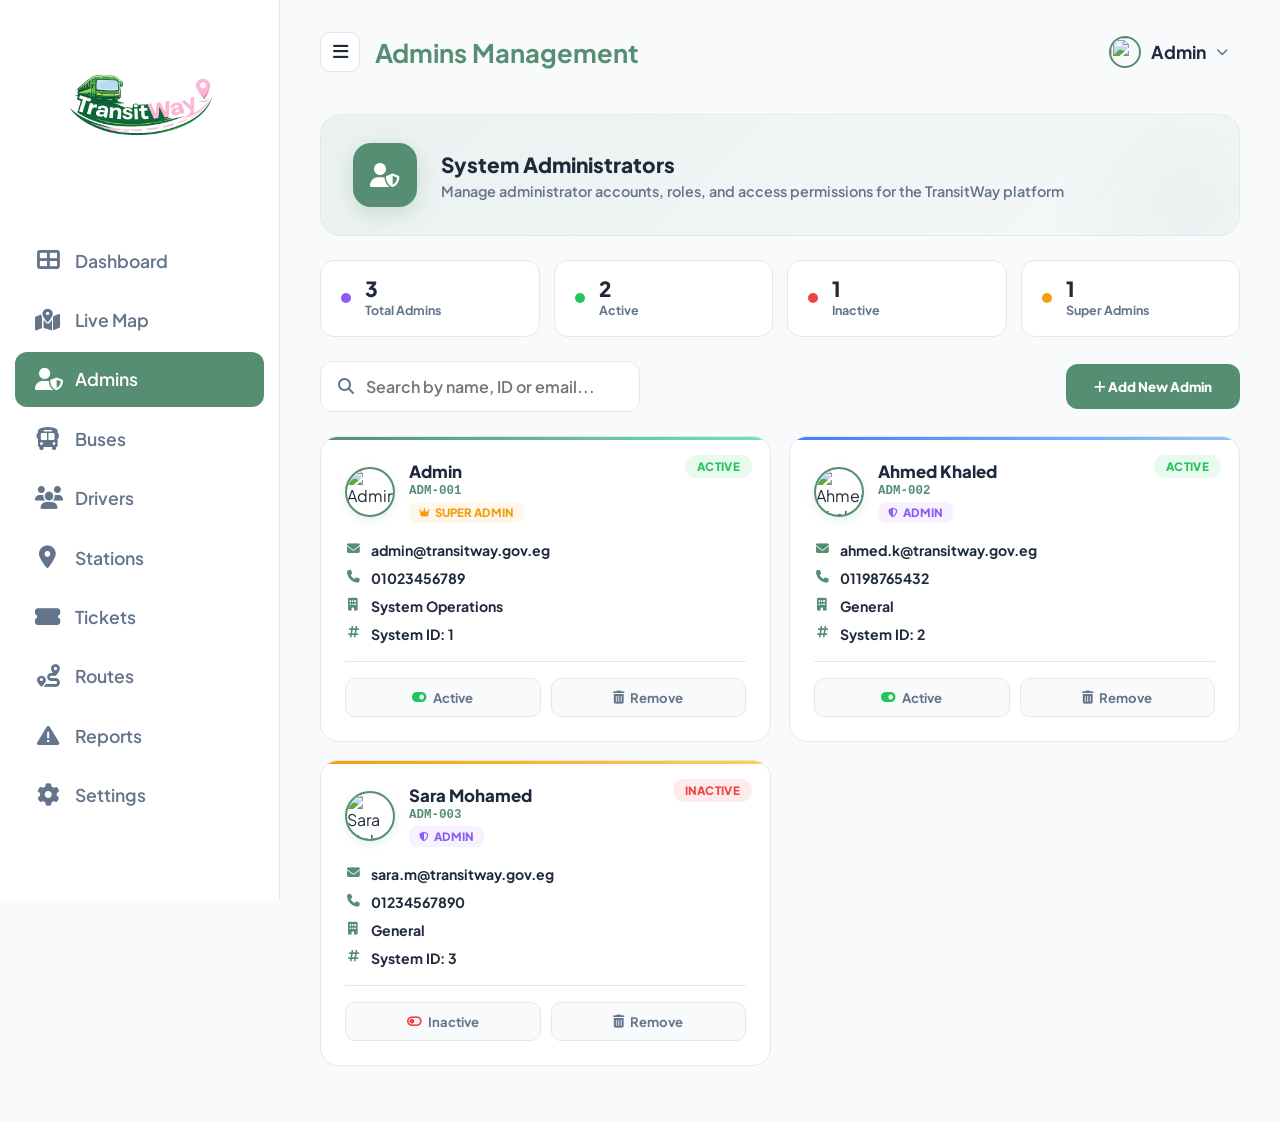
==== commit 39874f79: "Update: Simulation system, route names, report evidence images, persistent report statuses" ====
--- a/admins.html
+++ b/admins.html
@@ -229,10 +229,15 @@
 
         <main class="main-content">
             <header class="top-bar">
-                <h2 class="path-title">Admins Management</h2>
+                <div class="top-left" style="display: flex; align-items: center; gap: 15px;">
+                    <button class="hamburger-btn" id="sidebarToggle" style="background: var(--bg-card); border: 1px solid var(--border-color); width: 40px; height: 40px; border-radius: 10px; color: var(--text-main); cursor: pointer; display: flex; align-items: center; justify-content: center; font-size: 1.1rem; transition: 0.3s;">
+                        <i class="fas fa-bars"></i>
+                    </button>
+                    <h2 class="path-title" style="margin-bottom: 0;">Admins Management</h2>
+                </div>
                 <div class="top-controls">
                     <div class="user-info">
-                        <i class="fas fa-user-circle"></i>
+                        <img src="https://ui-avatars.com/api/?name=Moscow&background=random&color=fff&rounded=true&bold=true&size=32" class="top-avatar" style="width: 32px; height: 32px; border-radius: 50%; border: 2px solid var(--primary-color);">
                         <span id="topBarName">Loading...</span>
                         <i class="fas fa-chevron-down arrow-icon"></i>
                     </div>
@@ -304,10 +309,10 @@
             <h2>Add New Admin</h2>
             <p style="color: var(--text-muted); margin-bottom: 20px; font-size: 14px;">Fill in the details to create a new administrator account.</p>
             <form id="addAdminForm">
-                <div class="modal-input"><input type="text" placeholder="Full Name" required></div>
-                <div class="modal-input"><input type="email" placeholder="Email Address" required></div>
-                <div class="modal-input"><input type="tel" placeholder="Phone Number" required></div>
-                <div class="modal-input"><input type="password" placeholder="Create Password" required></div>
+                <div class="modal-input"><input type="text" name="fullName" placeholder="Full Name" required></div>
+                <div class="modal-input"><input type="email" name="email" placeholder="Email Address" required></div>
+                <div class="modal-input"><input type="tel" name="phoneNumber" placeholder="Phone Number" required></div>
+                <div class="modal-input"><input type="password" name="password" placeholder="Create Password" required></div>
                 <div class="modal-actions">
                     <button type="submit" class="btn-primary" style="flex: 1;">Add Admin</button>
                     <button type="button" class="btn-cancel" id="closeModalBtn">Cancel</button>
--- a/dashboard-style.css
+++ b/dashboard-style.css
@@ -40,6 +40,7 @@
     position: sticky;
     top: 0;
     height: 100vh;
+    transition: width 0.3s ease, padding 0.3s ease;
 }
 
 .side-logo { text-align: center; margin-bottom: 40px; padding: 0 20px; }
@@ -120,7 +121,110 @@
 .ud-item.danger i { color: #ef4444; }
 
 /* === منطقة الترحيب وكروت الإحصائيات === */
-.welcome-section h1 { font-size: 2.2rem; margin-bottom: 30px; font-weight: 800; }
+/* Premium Welcome Banner */
+.welcome-banner {
+    background: linear-gradient(135deg, #4d7c66 0%, #1e293b 100%);
+    border-radius: 24px;
+    padding: 35px 45px;
+    margin-bottom: 35px;
+    position: relative;
+    overflow: hidden;
+    color: #fff;
+    box-shadow: 0 15px 35px rgba(30, 41, 59, 0.2);
+    display: flex;
+    align-items: center;
+}
+
+.wb-glass-effect {
+    position: absolute;
+    top: 0;
+    right: 0;
+    width: 35%;
+    height: 100%;
+    background: linear-gradient(90deg, transparent, rgba(255,255,255,0.05));
+    backdrop-filter: blur(5px);
+    border-left: 1px solid rgba(255,255,255,0.1);
+    transform: skewX(-15deg) translateX(50px);
+}
+
+.wb-content {
+    display: flex;
+    align-items: center;
+    gap: 30px;
+    position: relative;
+    z-index: 2;
+}
+
+.wb-avatar-wrap {
+    width: 90px;
+    height: 90px;
+    border-radius: 50%;
+    padding: 5px;
+    background: rgba(255,255,255,0.1);
+    border: 1px solid rgba(255,255,255,0.2);
+    box-shadow: 0 8px 20px rgba(0,0,0,0.2);
+}
+
+.wb-avatar-wrap img {
+    width: 100%;
+    height: 100%;
+    border-radius: 50%;
+    object-fit: cover;
+}
+
+.wb-text h1 {
+    font-size: 2.2rem;
+    font-weight: 800;
+    margin: 0 0 8px;
+    letter-spacing: -0.5px;
+}
+
+.wb-text p {
+    font-size: 1.05rem;
+    font-weight: 600;
+    opacity: 0.85;
+    margin: 0;
+}
+
+.hamburger-btn:hover {
+    background: var(--primary-color) !important;
+    color: #fff !important;
+    transform: scale(1.05);
+}
+
+/* Sidebar Toggle State */
+.sidebar.collapsed {
+    width: 85px;
+}
+
+.sidebar.collapsed .side-logo img {
+    width: 45px;
+}
+
+.sidebar.collapsed .side-nav a span {
+    display: none;
+}
+
+.sidebar.collapsed .side-nav a {
+    justify-content: center;
+    padding: 16px 0;
+}
+
+@media (max-width: 768px) {
+    .welcome-banner {
+        padding: 25px;
+    }
+    .wb-avatar-wrap {
+        width: 70px;
+        height: 70px;
+    }
+    .wb-text h1 {
+        font-size: 1.6rem;
+    }
+    .wb-text p {
+        font-size: 0.9rem;
+    }
+}
 
 /* ================================================
    🗓️ Calendar & Period Filter Section
@@ -824,7 +928,10 @@
     display: flex; align-items: center; gap: 22px;
     padding: 30px 35px 24px;
     border-bottom: 1px solid var(--border-color);
-    position: relative;
+    position: sticky; top: 0;
+    background: var(--bg-card);
+    z-index: 10;
+    backdrop-filter: blur(8px);
 }
 .dp-header-avatar {
     width: 72px; height: 72px; border-radius: 50%;
